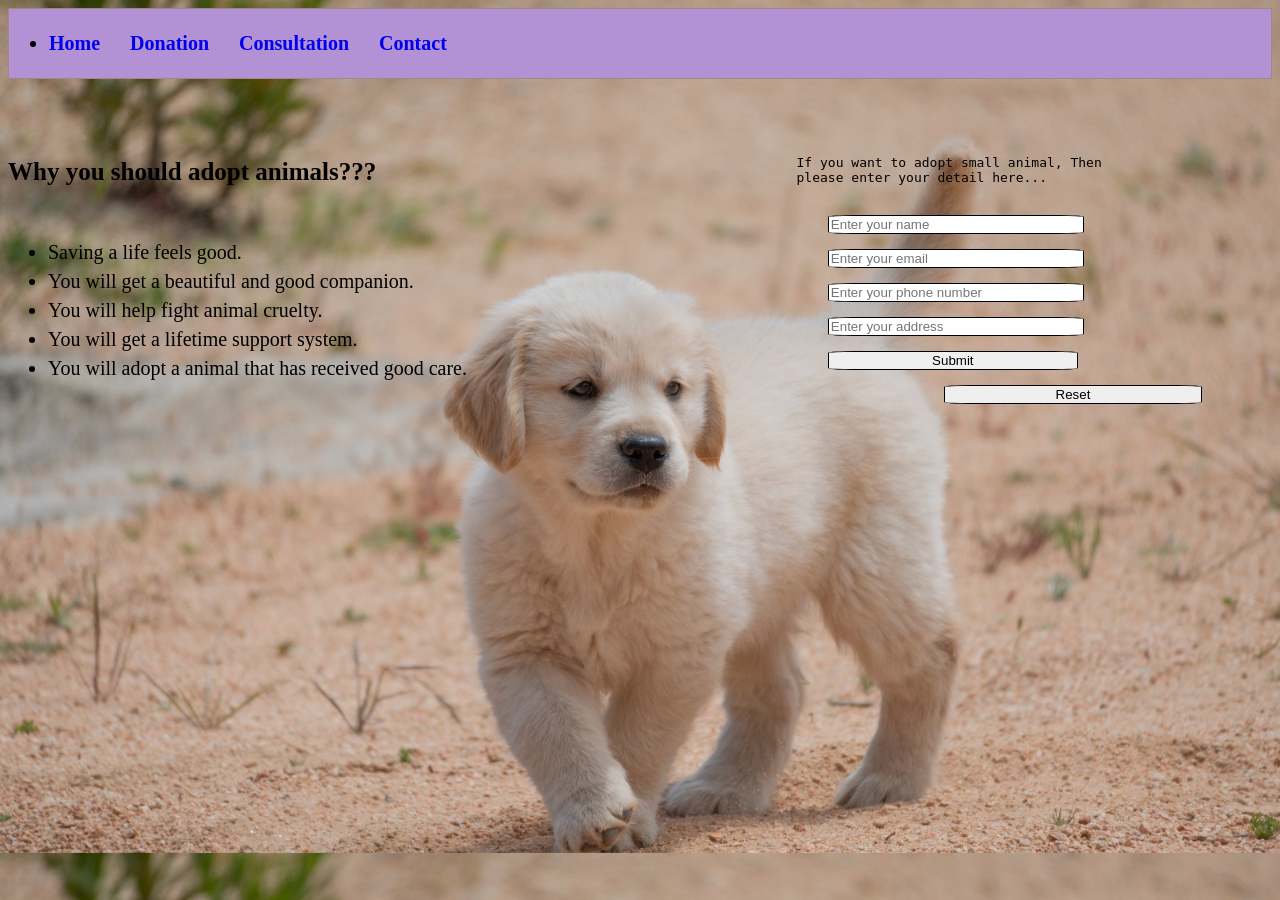
==== project1.html @ 55bf250b "Add files via upload" ====
<!DOCTYPE html>
<html lang="en">
<head>
    <meta charset="UTF-8">
    <meta name="viewport" content="width=device-width, initial-scale=1.0">
    <title>ADOPTION</title>
    <link rel="stylesheet" href="project1.css">
</head>
<body>
    <div class="title">
        <ul>
            <li><a href="http://127.0.0.1:5500/project.html">Home</a>
                <a href="http://127.0.0.1:5500/project3.html" target="_blank">Donation</a>
                <a href="http://127.0.0.1:5500/project5.html" target="_blank">Consultation</a>
                <a href="http://127.0.0.1:5500/project4.html" target="_blank">Contact</a></li>
        </ul>
    </div>
    <div id="detail">
        <div class="box1">
            <p>
                <pre>

                </pre>
            </p>
            <h1>Why you should adopt animals???</h1>
            <p>
                <pre>
                </pre>
            </p>
            <ul>
                <li>Saving a life feels good.</li>
                <li>You will get a beautiful and good companion.</li>
                <li>You will help fight animal cruelty.</li>
                <li>You will get a lifetime support system.</li>
                <li>You will adopt a animal that has received good care.</li>
            </ul>
        </div>
        <div >
            <p class="box2">
                <pre>



                
                    If you want to adopt small animal, Then 
                    please enter your detail here...
                    <form id="myForm">
                        <input type="text" class="info" name="name" placeholder="Enter your name" required ><br>
                        <input type="email" class="info" name="email" placeholder="Enter your email" required><br>
                        <input type="number" class="info" id="phoneNumber" name="phone no" placeholder="Enter your phone number" required><br>
                        <input type="text" class="info" name="address" placeholder="Enter your address" required><br>
                        <a href="http://127.0.0.1:5500/project2.html"><input type="submit" class="info" name="submit"></a><br>
                        <input type="reset" class="info_1" name="reset">

                    </form>
                    
                    
                </pre>
            </p>
        </div>
    </div>
    <script>
                        
        // Get the form element
        var myForm = document.getElementById('myForm');

        // Attach a function to the form's submit event
        myForm.addEventListener('submit', function (event) {
            // Prevent the default form submission
            event.preventDefault();

            // Open a new webpage (replace 'https://example.com' with your desired URL)
            window.open('http://127.0.0.1:5500/project2.html', '_blank');
        });
    </script>
</body>
</html>
---- project1.css ----
h1{
    font-size:25px;
    font-weight: bold;
}
ul{
    line-height: 29px;
    font-size: 20px;
}
body{
    background-image: url(dog3.jpg);
    background-size:cover;
    background-blend-mode:hard-light;
}
.box1{
    float:left;
    width:50%;
}
.box2{
    text-transform: capitalize;
   
}
.info{
    border:1px solid black;
    border-radius:10%;
    width:250px;
    
}
.info_1{
    float:right;
    width:258px;
    border:1px solid black;
    border-radius:10%;
    margin-right: 70px;
    
}
.title{
    border:1px solid rgb(163, 135, 135);
    text-transform: capitalize;
    font-weight: bold;
    word-spacing: 25px;
    font-size: 17px;
    margin-top: 1px;
    margin-bottom: 1px;
    background-color:rgb(178, 145, 213);
    
}
a{
    text-decoration: none;
}
a:hover{
    color:antiquewhite;
}
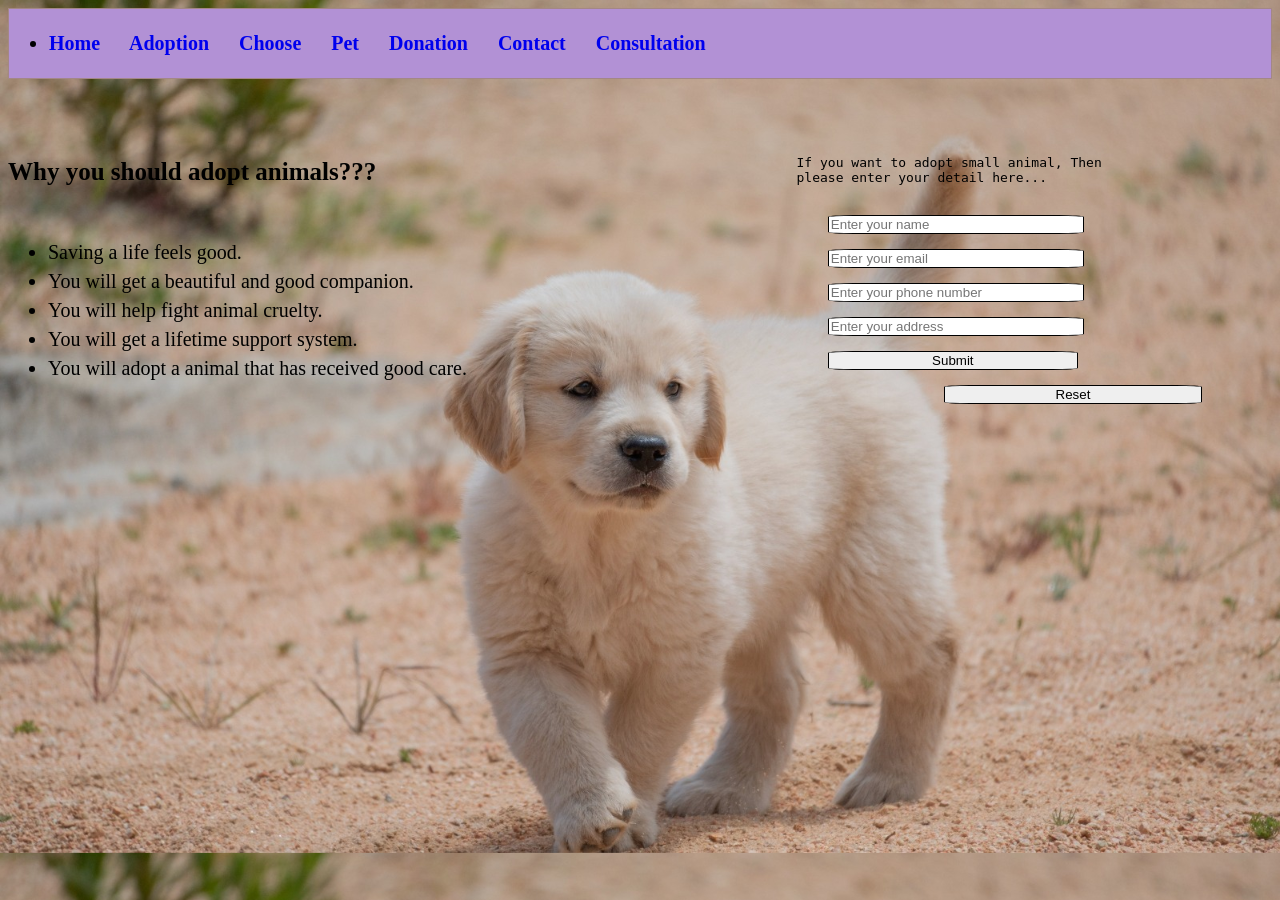
==== commit 3805d526: "Refactor HTML structure and navigation links" ====
--- a/project1.html
+++ b/project1.html
@@ -9,10 +9,14 @@
 <body>
     <div class="title">
         <ul>
-            <li><a href="http://127.0.0.1:5500/project.html">Home</a>
-                <a href="http://127.0.0.1:5500/project3.html" target="_blank">Donation</a>
-                <a href="http://127.0.0.1:5500/project5.html" target="_blank">Consultation</a>
-                <a href="http://127.0.0.1:5500/project4.html" target="_blank">Contact</a></li>
+            <li><nav>
+    <a href="index.html">Home</a>
+    <a href="project1.html">Adoption</a>
+    <a href="project2.html">Choose Pet</a>
+    <a href="project3.html">Donation</a>
+    <a href="project4.html">Contact</a>
+    <a href="project5.html">Consultation</a>
+</nav></li>
         </ul>
     </div>
     <div id="detail">
@@ -74,4 +78,4 @@
         });
     </script>
 </body>
-</html>+</html>
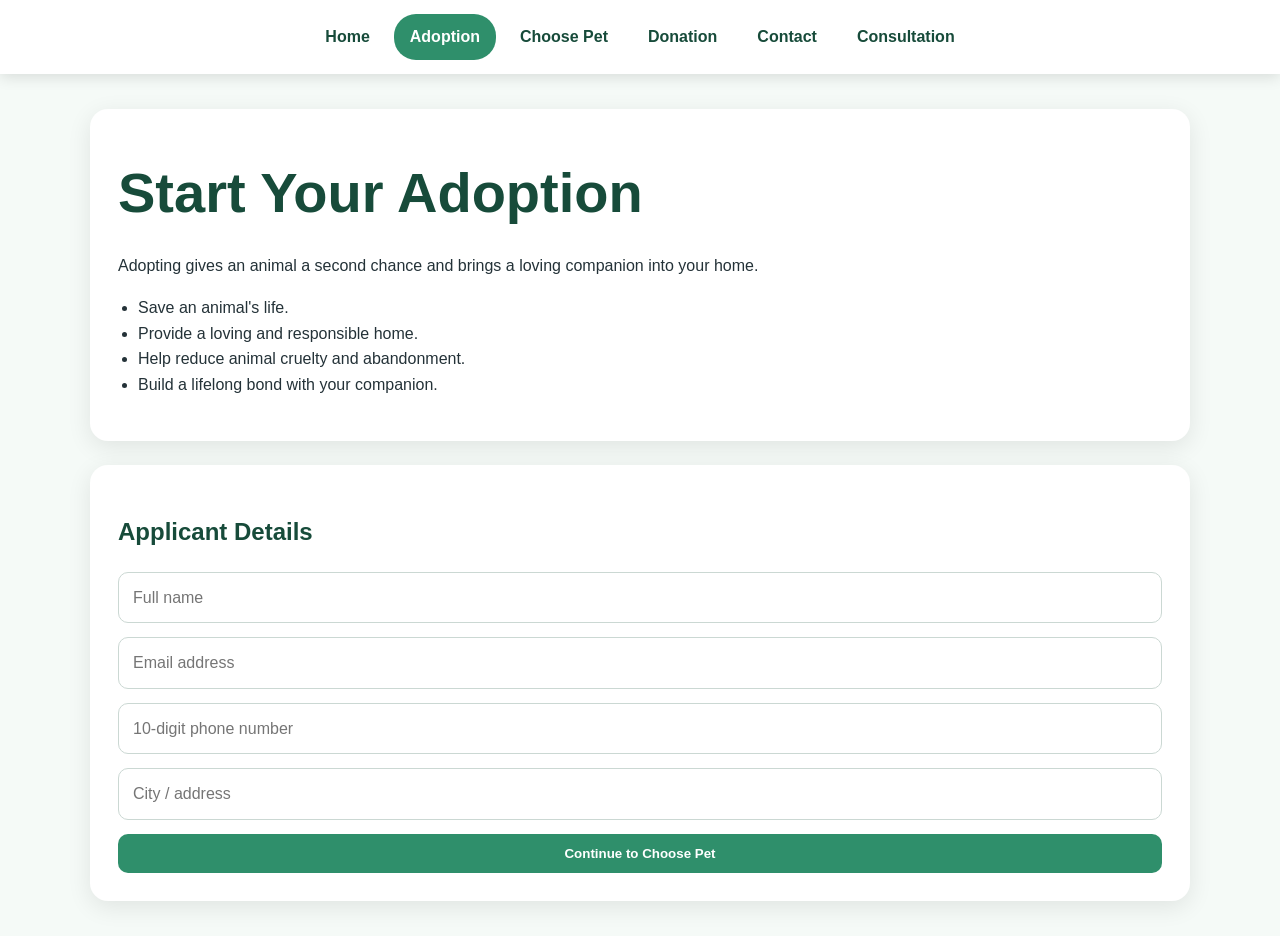
==== commit 2d6c5d45: "Fix adoption form and remove localhost dependency" ====
--- a/project1.html
+++ b/project1.html
@@ -1,81 +1,9 @@
-<!DOCTYPE html>
-<html lang="en">
-<head>
-    <meta charset="UTF-8">
-    <meta name="viewport" content="width=device-width, initial-scale=1.0">
-    <title>ADOPTION</title>
-    <link rel="stylesheet" href="project1.css">
-</head>
-<body>
-    <div class="title">
-        <ul>
-            <li><nav>
-    <a href="index.html">Home</a>
-    <a href="project1.html">Adoption</a>
-    <a href="project2.html">Choose Pet</a>
-    <a href="project3.html">Donation</a>
-    <a href="project4.html">Contact</a>
-    <a href="project5.html">Consultation</a>
-</nav></li>
-        </ul>
-    </div>
-    <div id="detail">
-        <div class="box1">
-            <p>
-                <pre>
-
-                </pre>
-            </p>
-            <h1>Why you should adopt animals???</h1>
-            <p>
-                <pre>
-                </pre>
-            </p>
-            <ul>
-                <li>Saving a life feels good.</li>
-                <li>You will get a beautiful and good companion.</li>
-                <li>You will help fight animal cruelty.</li>
-                <li>You will get a lifetime support system.</li>
-                <li>You will adopt a animal that has received good care.</li>
-            </ul>
-        </div>
-        <div >
-            <p class="box2">
-                <pre>
-
-
-
-                
-                    If you want to adopt small animal, Then 
-                    please enter your detail here...
-                    <form id="myForm">
-                        <input type="text" class="info" name="name" placeholder="Enter your name" required ><br>
-                        <input type="email" class="info" name="email" placeholder="Enter your email" required><br>
-                        <input type="number" class="info" id="phoneNumber" name="phone no" placeholder="Enter your phone number" required><br>
-                        <input type="text" class="info" name="address" placeholder="Enter your address" required><br>
-                        <a href="http://127.0.0.1:5500/project2.html"><input type="submit" class="info" name="submit"></a><br>
-                        <input type="reset" class="info_1" name="reset">
-
-                    </form>
-                    
-                    
-                </pre>
-            </p>
-        </div>
-    </div>
-    <script>
-                        
-        // Get the form element
-        var myForm = document.getElementById('myForm');
-
-        // Attach a function to the form's submit event
-        myForm.addEventListener('submit', function (event) {
-            // Prevent the default form submission
-            event.preventDefault();
-
-            // Open a new webpage (replace 'https://example.com' with your desired URL)
-            window.open('http://127.0.0.1:5500/project2.html', '_blank');
-        });
-    </script>
-</body>
-</html>
+<!DOCTYPE html>
+<html lang="en">
+<head><meta charset="UTF-8"><meta name="viewport" content="width=device-width,initial-scale=1.0"><title>Adoption</title><link rel="stylesheet" href="style.css"></head>
+<body>
+<nav><a href="index.html">Home</a><a class="active" href="project1.html">Adoption</a><a href="project2.html">Choose Pet</a><a href="project3.html">Donation</a><a href="project4.html">Contact</a><a href="project5.html">Consultation</a></nav>
+<main class="container"><div class="card"><h1>Start Your Adoption</h1><p>Adopting gives an animal a second chance and brings a loving companion into your home.</p><ul class="info-list"><li>Save an animal's life.</li><li>Provide a loving and responsible home.</li><li>Help reduce animal cruelty and abandonment.</li><li>Build a lifelong bond with your companion.</li></ul></div>
+<div class="card"><h2>Applicant Details</h2><form id="adoptionForm" class="form"><input type="text" name="name" placeholder="Full name" required><input type="email" name="email" placeholder="Email address" required><input type="tel" id="phone" name="phone" placeholder="10-digit phone number" pattern="[0-9]{10}" maxlength="10" required><input type="text" name="address" placeholder="City / address" required><button class="btn" type="submit">Continue to Choose Pet</button></form><div id="message" class="message"></div></div></main>
+<script>document.getElementById('adoptionForm').addEventListener('submit',function(e){e.preventDefault();const phone=document.getElementById('phone').value.trim();if(!/^\d{10}$/.test(phone)){alert('Please enter a valid 10-digit phone number.');return}localStorage.setItem('adopterName',this.name.value);document.getElementById('message').style.display='block';document.getElementById('message').textContent='Details saved for this session. Opening pet selection...';setTimeout(()=>location.href='project2.html',500)});</script>
+</body></html>
--- a/style.css
+++ b/style.css
@@ -0,0 +1 @@
+*{box-sizing:border-box}body{margin:0;font-family:Arial,Helvetica,sans-serif;color:#243238;background:#f5faf7;line-height:1.6}nav{display:flex;flex-wrap:wrap;justify-content:center;gap:8px;padding:14px;background:rgba(255,255,255,.96);box-shadow:0 3px 14px rgba(0,0,0,.12);position:sticky;top:0;z-index:10}nav a{color:#174b3a;text-decoration:none;font-weight:700;padding:10px 16px;border-radius:22px;transition:.2s}nav a:hover,nav a.active{background:#2f8f6b;color:#fff}.hero{min-height:calc(100vh - 70px);display:flex;align-items:center;justify-content:center;text-align:center;padding:40px 20px;background:linear-gradient(rgba(15,55,43,.55),rgba(15,55,43,.55)),url('dog2.jpg') center/cover}.hero-card{max-width:760px;padding:45px 30px;background:rgba(255,255,255,.94);border-radius:24px;box-shadow:0 15px 40px rgba(0,0,0,.2)}h1{font-size:clamp(2rem,5vw,3.5rem);margin:.2em 0;color:#174b3a}h2{color:#174b3a}.container{width:min(1100px,92%);margin:35px auto}.card{background:#fff;padding:28px;border-radius:18px;box-shadow:0 6px 24px rgba(0,0,0,.09);margin-bottom:24px}.grid{display:grid;grid-template-columns:repeat(auto-fit,minmax(220px,1fr));gap:22px}.pet-card{background:#fff;border-radius:18px;overflow:hidden;box-shadow:0 6px 22px rgba(0,0,0,.1);padding-bottom:20px}.pet-card img{width:100%;height:190px;object-fit:cover}.pet-card h3,.pet-card p,.pet-card label{margin:10px 18px;display:block}.form{display:grid;gap:14px}.form input,.form select,.form textarea{width:100%;padding:12px 14px;border:1px solid #cbd8d3;border-radius:10px;font:inherit}.form textarea{min-height:120px;resize:vertical}.btn{border:0;background:#2f8f6b;color:#fff;padding:12px 22px;border-radius:10px;font-weight:700;cursor:pointer}.btn:hover{background:#246f54}.message{margin-top:14px;padding:12px;border-radius:10px;background:#e4f5ed;color:#174b3a;display:none}.info-list{padding-left:20px}.footer{text-align:center;padding:25px;color:#60736c}.back{display:inline-block;margin-top:10px}.notice{font-size:.9rem;color:#6b7773} @media(max-width:600px){nav{position:static}nav a{padding:8px 10px;font-size:.9rem}.hero-card{padding:30px 18px}.container{width:94%}}
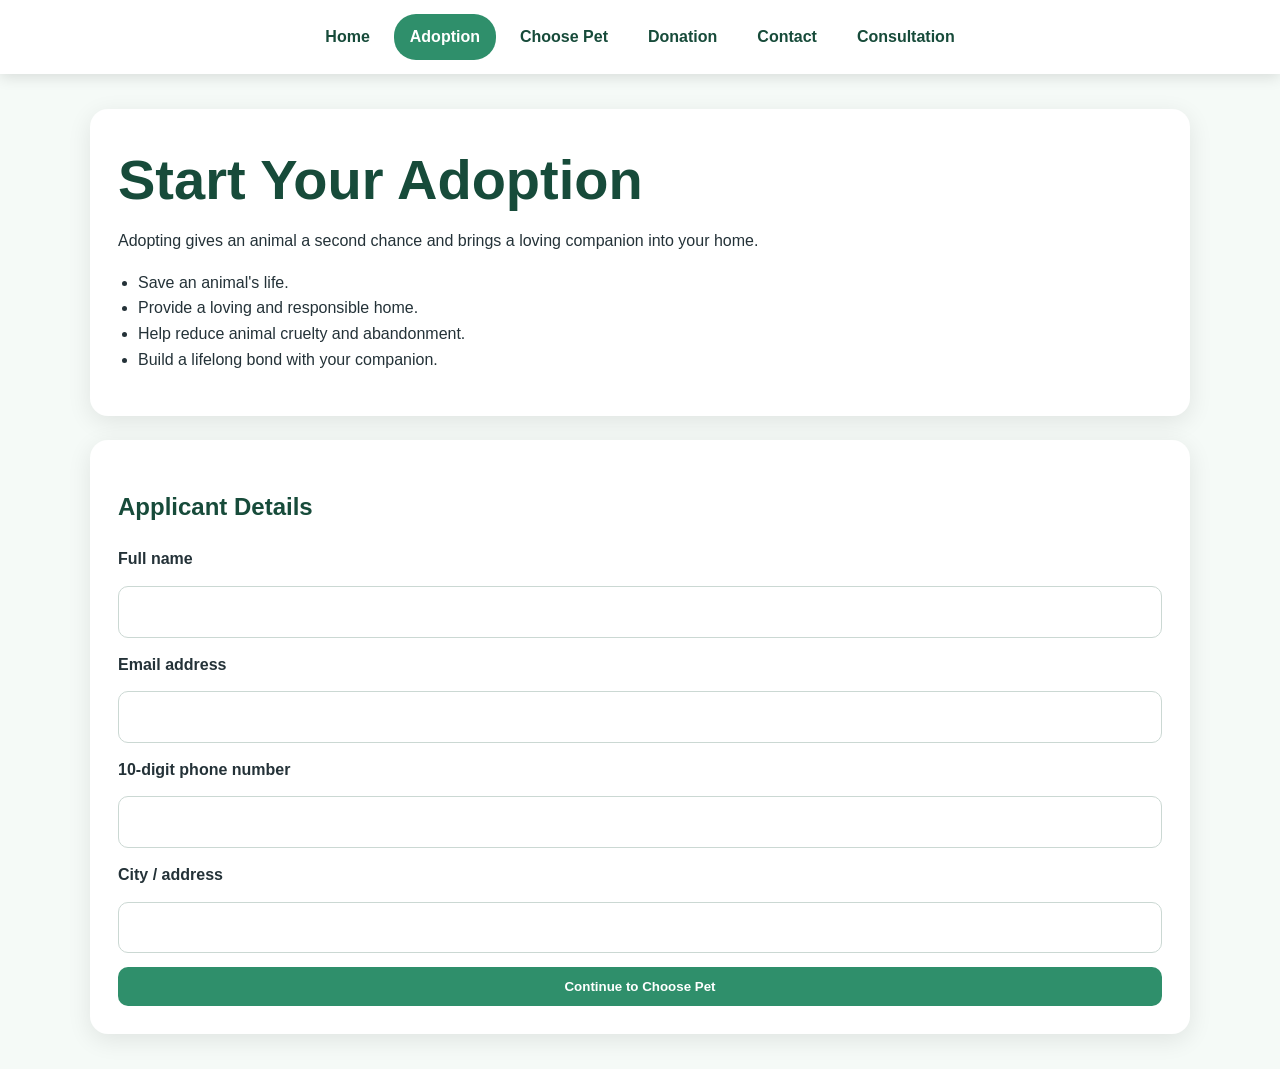
==== commit 11416424: "Improve adoption form accessibility and semantics" ====
--- a/project1.html
+++ b/project1.html
@@ -1,9 +1,10 @@
 <!DOCTYPE html>
 <html lang="en">
-<head><meta charset="UTF-8"><meta name="viewport" content="width=device-width,initial-scale=1.0"><title>Adoption</title><link rel="stylesheet" href="style.css"></head>
+<head><meta charset="UTF-8"><meta name="viewport" content="width=device-width,initial-scale=1.0"><meta name="description" content="Pet adoption information and applicant form."><title>Pet Adoption | Adoption</title><link rel="stylesheet" href="style.css"></head>
 <body>
-<nav><a href="index.html">Home</a><a class="active" href="project1.html">Adoption</a><a href="project2.html">Choose Pet</a><a href="project3.html">Donation</a><a href="project4.html">Contact</a><a href="project5.html">Consultation</a></nav>
-<main class="container"><div class="card"><h1>Start Your Adoption</h1><p>Adopting gives an animal a second chance and brings a loving companion into your home.</p><ul class="info-list"><li>Save an animal's life.</li><li>Provide a loving and responsible home.</li><li>Help reduce animal cruelty and abandonment.</li><li>Build a lifelong bond with your companion.</li></ul></div>
-<div class="card"><h2>Applicant Details</h2><form id="adoptionForm" class="form"><input type="text" name="name" placeholder="Full name" required><input type="email" name="email" placeholder="Email address" required><input type="tel" id="phone" name="phone" placeholder="10-digit phone number" pattern="[0-9]{10}" maxlength="10" required><input type="text" name="address" placeholder="City / address" required><button class="btn" type="submit">Continue to Choose Pet</button></form><div id="message" class="message"></div></div></main>
-<script>document.getElementById('adoptionForm').addEventListener('submit',function(e){e.preventDefault();const phone=document.getElementById('phone').value.trim();if(!/^\d{10}$/.test(phone)){alert('Please enter a valid 10-digit phone number.');return}localStorage.setItem('adopterName',this.name.value);document.getElementById('message').style.display='block';document.getElementById('message').textContent='Details saved for this session. Opening pet selection...';setTimeout(()=>location.href='project2.html',500)});</script>
+<a class="skip-link" href="#main-content">Skip to content</a>
+<nav aria-label="Primary navigation"><a href="index.html">Home</a><a class="active" aria-current="page" href="project1.html">Adoption</a><a href="project2.html">Choose Pet</a><a href="project3.html">Donation</a><a href="project4.html">Contact</a><a href="project5.html">Consultation</a></nav>
+<main id="main-content" class="container"><div class="card"><h1>Start Your Adoption</h1><p>Adopting gives an animal a second chance and brings a loving companion into your home.</p><ul class="info-list"><li>Save an animal's life.</li><li>Provide a loving and responsible home.</li><li>Help reduce animal cruelty and abandonment.</li><li>Build a lifelong bond with your companion.</li></ul></div>
+<div class="card"><h2>Applicant Details</h2><form id="adoptionForm" class="form"><label for="name">Full name</label><input id="name" type="text" name="name" autocomplete="name" required><label for="email">Email address</label><input id="email" type="email" name="email" autocomplete="email" required><label for="phone">10-digit phone number</label><input type="tel" id="phone" name="phone" inputmode="numeric" autocomplete="tel" pattern="[0-9]{10}" maxlength="10" required><label for="address">City / address</label><input id="address" type="text" name="address" autocomplete="street-address" required><button class="btn" type="submit">Continue to Choose Pet</button></form><div id="message" class="message" role="status" aria-live="polite"></div></div></main>
+<script>document.getElementById('adoptionForm').addEventListener('submit',function(e){e.preventDefault();const phone=document.getElementById('phone').value.trim();if(!/^\d{10}$/.test(phone)){alert('Please enter a valid 10-digit phone number.');return}localStorage.setItem('adopterName',document.getElementById('name').value.trim());const message=document.getElementById('message');message.style.display='block';message.textContent='Details saved for this session. Opening pet selection...';setTimeout(()=>location.href='project2.html',500)});</script>
 </body></html>
--- a/style.css
+++ b/style.css
@@ -1 +1,19 @@
-*{box-sizing:border-box}body{margin:0;font-family:Arial,Helvetica,sans-serif;color:#243238;background:#f5faf7;line-height:1.6}nav{display:flex;flex-wrap:wrap;justify-content:center;gap:8px;padding:14px;background:rgba(255,255,255,.96);box-shadow:0 3px 14px rgba(0,0,0,.12);position:sticky;top:0;z-index:10}nav a{color:#174b3a;text-decoration:none;font-weight:700;padding:10px 16px;border-radius:22px;transition:.2s}nav a:hover,nav a.active{background:#2f8f6b;color:#fff}.hero{min-height:calc(100vh - 70px);display:flex;align-items:center;justify-content:center;text-align:center;padding:40px 20px;background:linear-gradient(rgba(15,55,43,.55),rgba(15,55,43,.55)),url('dog2.jpg') center/cover}.hero-card{max-width:760px;padding:45px 30px;background:rgba(255,255,255,.94);border-radius:24px;box-shadow:0 15px 40px rgba(0,0,0,.2)}h1{font-size:clamp(2rem,5vw,3.5rem);margin:.2em 0;color:#174b3a}h2{color:#174b3a}.container{width:min(1100px,92%);margin:35px auto}.card{background:#fff;padding:28px;border-radius:18px;box-shadow:0 6px 24px rgba(0,0,0,.09);margin-bottom:24px}.grid{display:grid;grid-template-columns:repeat(auto-fit,minmax(220px,1fr));gap:22px}.pet-card{background:#fff;border-radius:18px;overflow:hidden;box-shadow:0 6px 22px rgba(0,0,0,.1);padding-bottom:20px}.pet-card img{width:100%;height:190px;object-fit:cover}.pet-card h3,.pet-card p,.pet-card label{margin:10px 18px;display:block}.form{display:grid;gap:14px}.form input,.form select,.form textarea{width:100%;padding:12px 14px;border:1px solid #cbd8d3;border-radius:10px;font:inherit}.form textarea{min-height:120px;resize:vertical}.btn{border:0;background:#2f8f6b;color:#fff;padding:12px 22px;border-radius:10px;font-weight:700;cursor:pointer}.btn:hover{background:#246f54}.message{margin-top:14px;padding:12px;border-radius:10px;background:#e4f5ed;color:#174b3a;display:none}.info-list{padding-left:20px}.footer{text-align:center;padding:25px;color:#60736c}.back{display:inline-block;margin-top:10px}.notice{font-size:.9rem;color:#6b7773} @media(max-width:600px){nav{position:static}nav a{padding:8px 10px;font-size:.9rem}.hero-card{padding:30px 18px}.container{width:94%}}+*{box-sizing:border-box}
+:root{--green:#2f8f6b;--green-dark:#174b3a;--green-hover:#246f54;--surface:#fff;--bg:#f5faf7;--border:#cbd8d3;--text:#243238;--muted:#60736c;--focus:#f4a261}
+html{scroll-behavior:smooth}
+body{margin:0;font-family:Arial,Helvetica,sans-serif;color:var(--text);background:var(--bg);line-height:1.6}
+a{color:var(--green-dark)}
+a:focus-visible,button:focus-visible,input:focus-visible,select:focus-visible,textarea:focus-visible{outline:3px solid var(--focus);outline-offset:2px}
+nav{display:flex;flex-wrap:wrap;justify-content:center;gap:8px;padding:14px;background:rgba(255,255,255,.98);box-shadow:0 3px 14px rgba(0,0,0,.12);position:sticky;top:0;z-index:10}
+nav a{color:var(--green-dark);text-decoration:none;font-weight:700;padding:10px 16px;border-radius:22px;transition:background .2s,color .2s}
+nav a:hover,nav a.active{background:var(--green);color:#fff}
+.hero{min-height:calc(100vh - 70px);display:flex;align-items:center;justify-content:center;text-align:center;padding:40px 20px;background:linear-gradient(rgba(15,55,43,.58),rgba(15,55,43,.58)),url('dog2.jpg') center/cover no-repeat}
+.hero-card{max-width:760px;padding:45px 30px;background:rgba(255,255,255,.95);border-radius:24px;box-shadow:0 15px 40px rgba(0,0,0,.2)}
+h1{font-size:clamp(2rem,5vw,3.5rem);line-height:1.15;margin:.2em 0;color:var(--green-dark)}
+h2{color:var(--green-dark)}
+.container{width:min(1100px,92%);margin:35px auto}.card{background:var(--surface);padding:28px;border-radius:18px;box-shadow:0 6px 24px rgba(0,0,0,.09);margin-bottom:24px}.grid{display:grid;grid-template-columns:repeat(auto-fit,minmax(220px,1fr));gap:22px}
+.pet-card{background:var(--surface);border-radius:18px;overflow:hidden;box-shadow:0 6px 22px rgba(0,0,0,.1);padding-bottom:20px}.pet-card img{display:block;width:100%;height:190px;object-fit:cover}.pet-card h3,.pet-card p,.pet-card label{margin:10px 18px;display:block}
+.form{display:grid;gap:14px}.form input,.form select,.form textarea{width:100%;padding:12px 14px;border:1px solid var(--border);border-radius:10px;font:inherit;background:#fff}.form textarea{min-height:120px;resize:vertical}.form label{font-weight:600}.btn{display:inline-block;border:0;background:var(--green);color:#fff;padding:12px 22px;border-radius:10px;font-weight:700;cursor:pointer;text-decoration:none;text-align:center}.btn:hover{background:var(--green-hover)}
+.message{margin-top:14px;padding:12px;border-radius:10px;background:#e4f5ed;color:var(--green-dark);display:none}.info-list{padding-left:20px}.footer{text-align:center;padding:25px;color:var(--muted)}.notice{font-size:.9rem;color:#6b7773}.skip-link{position:absolute;left:-9999px;top:8px;padding:10px;background:#fff;color:var(--green-dark);z-index:100}.skip-link:focus{left:8px}
+@media(max-width:600px){nav{position:static;padding:10px 8px}nav a{padding:8px 10px;font-size:.9rem}.hero-card{padding:30px 18px}.container{width:94%}.pet-card img{height:170px}}
+@media(prefers-reduced-motion:reduce){html{scroll-behavior:auto}*,*::before,*::after{transition:none!important;animation:none!important}}
